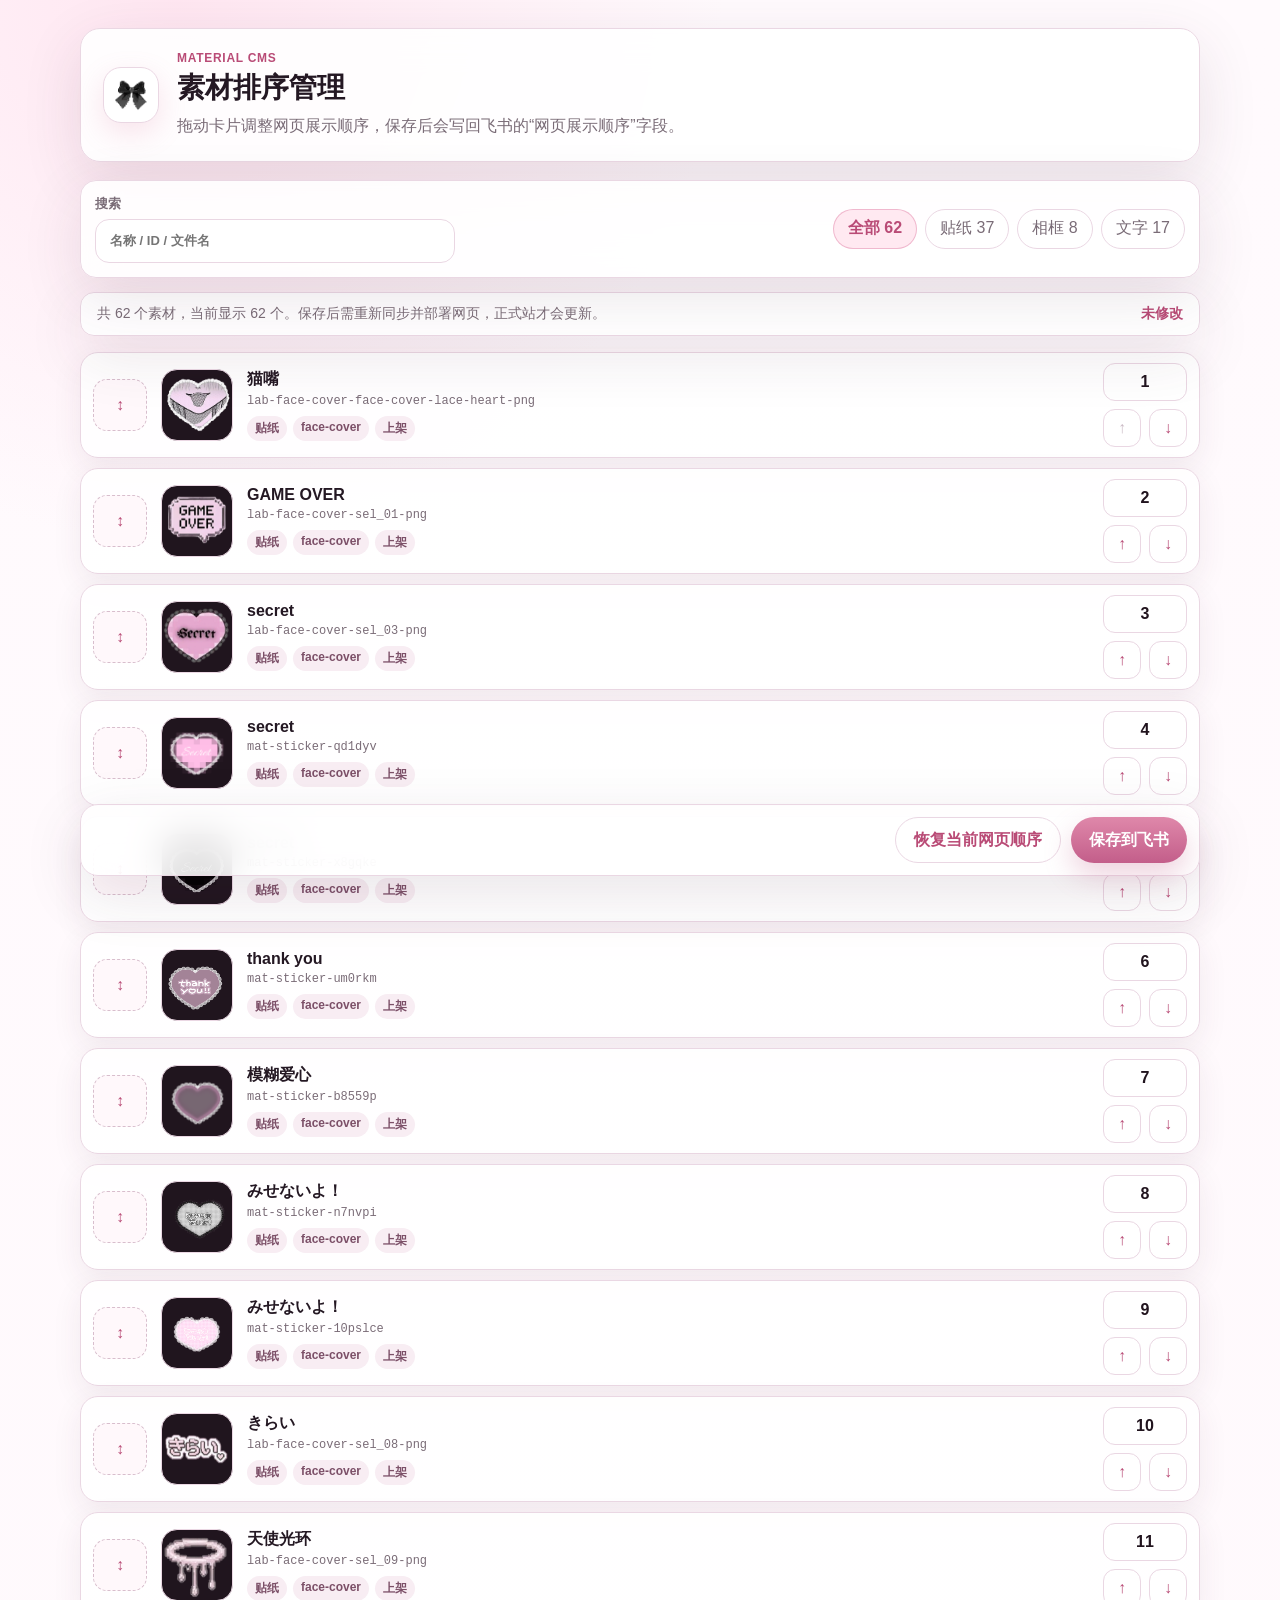
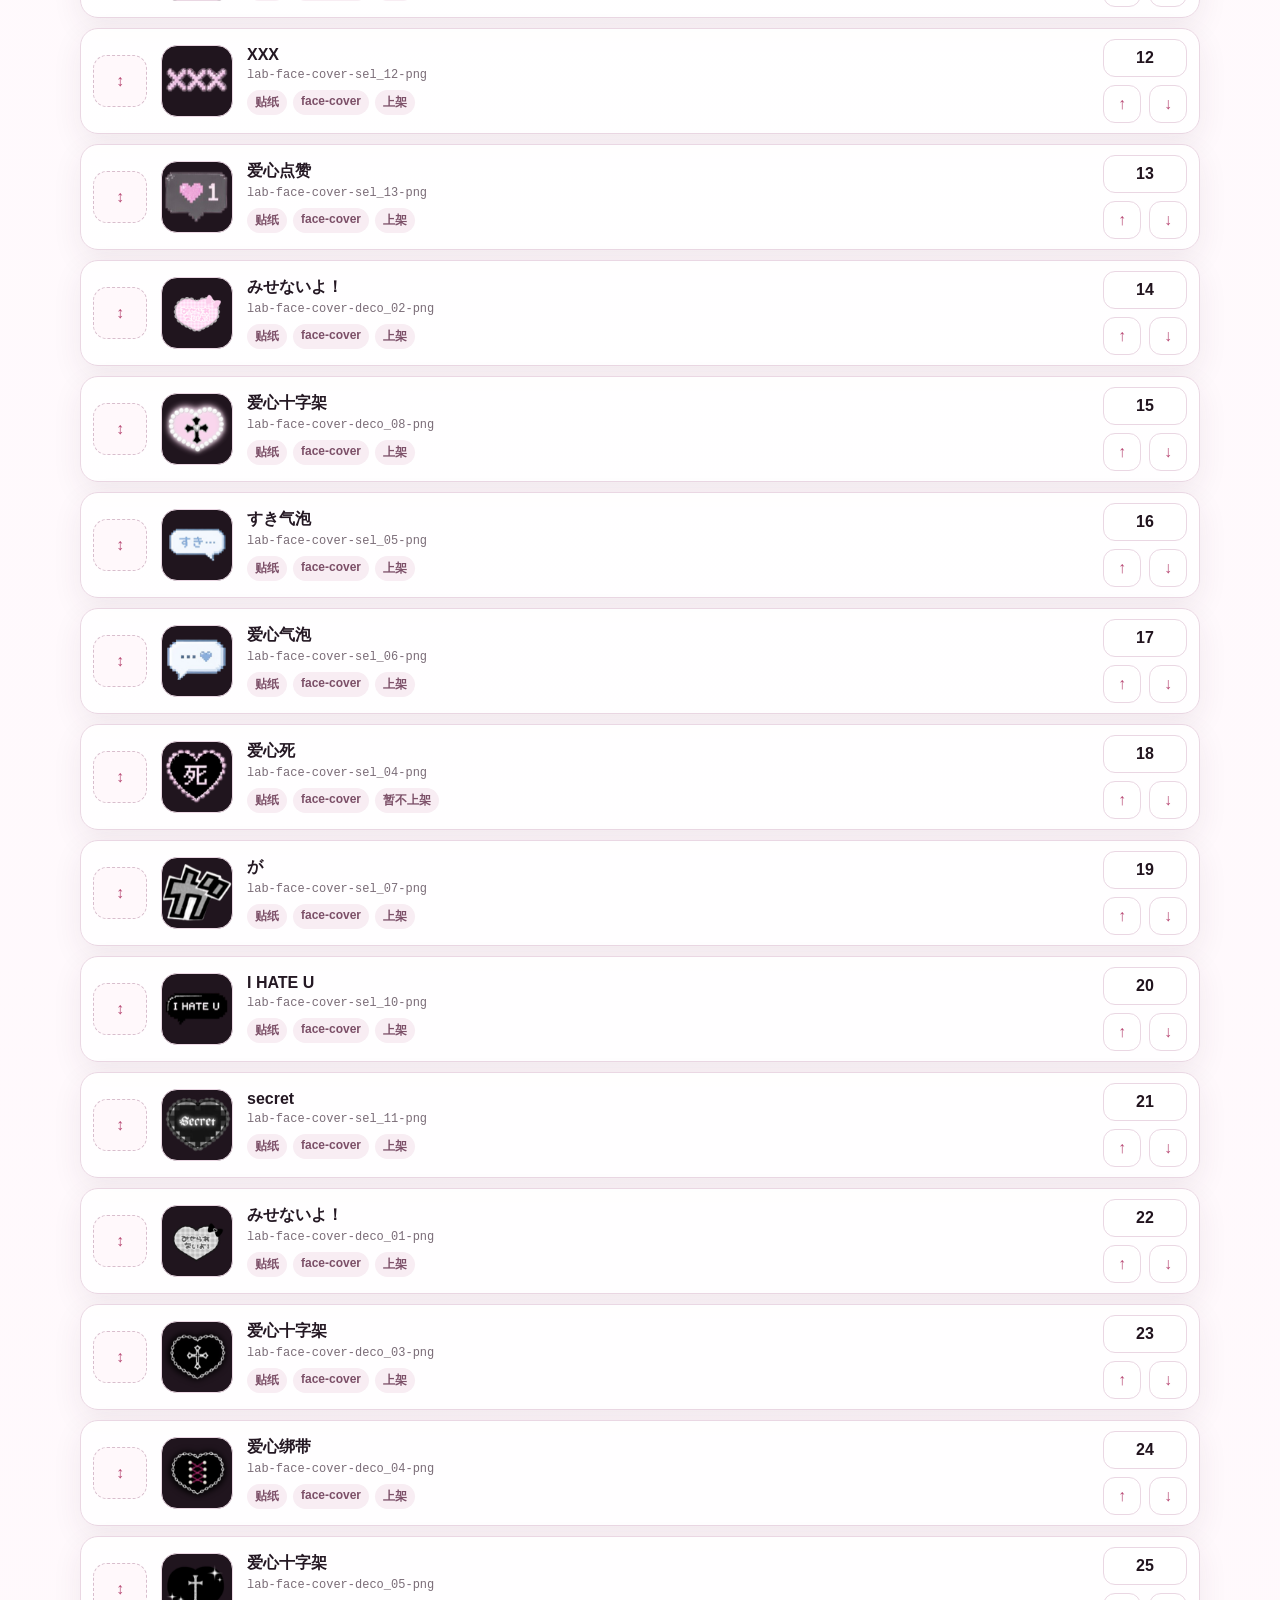
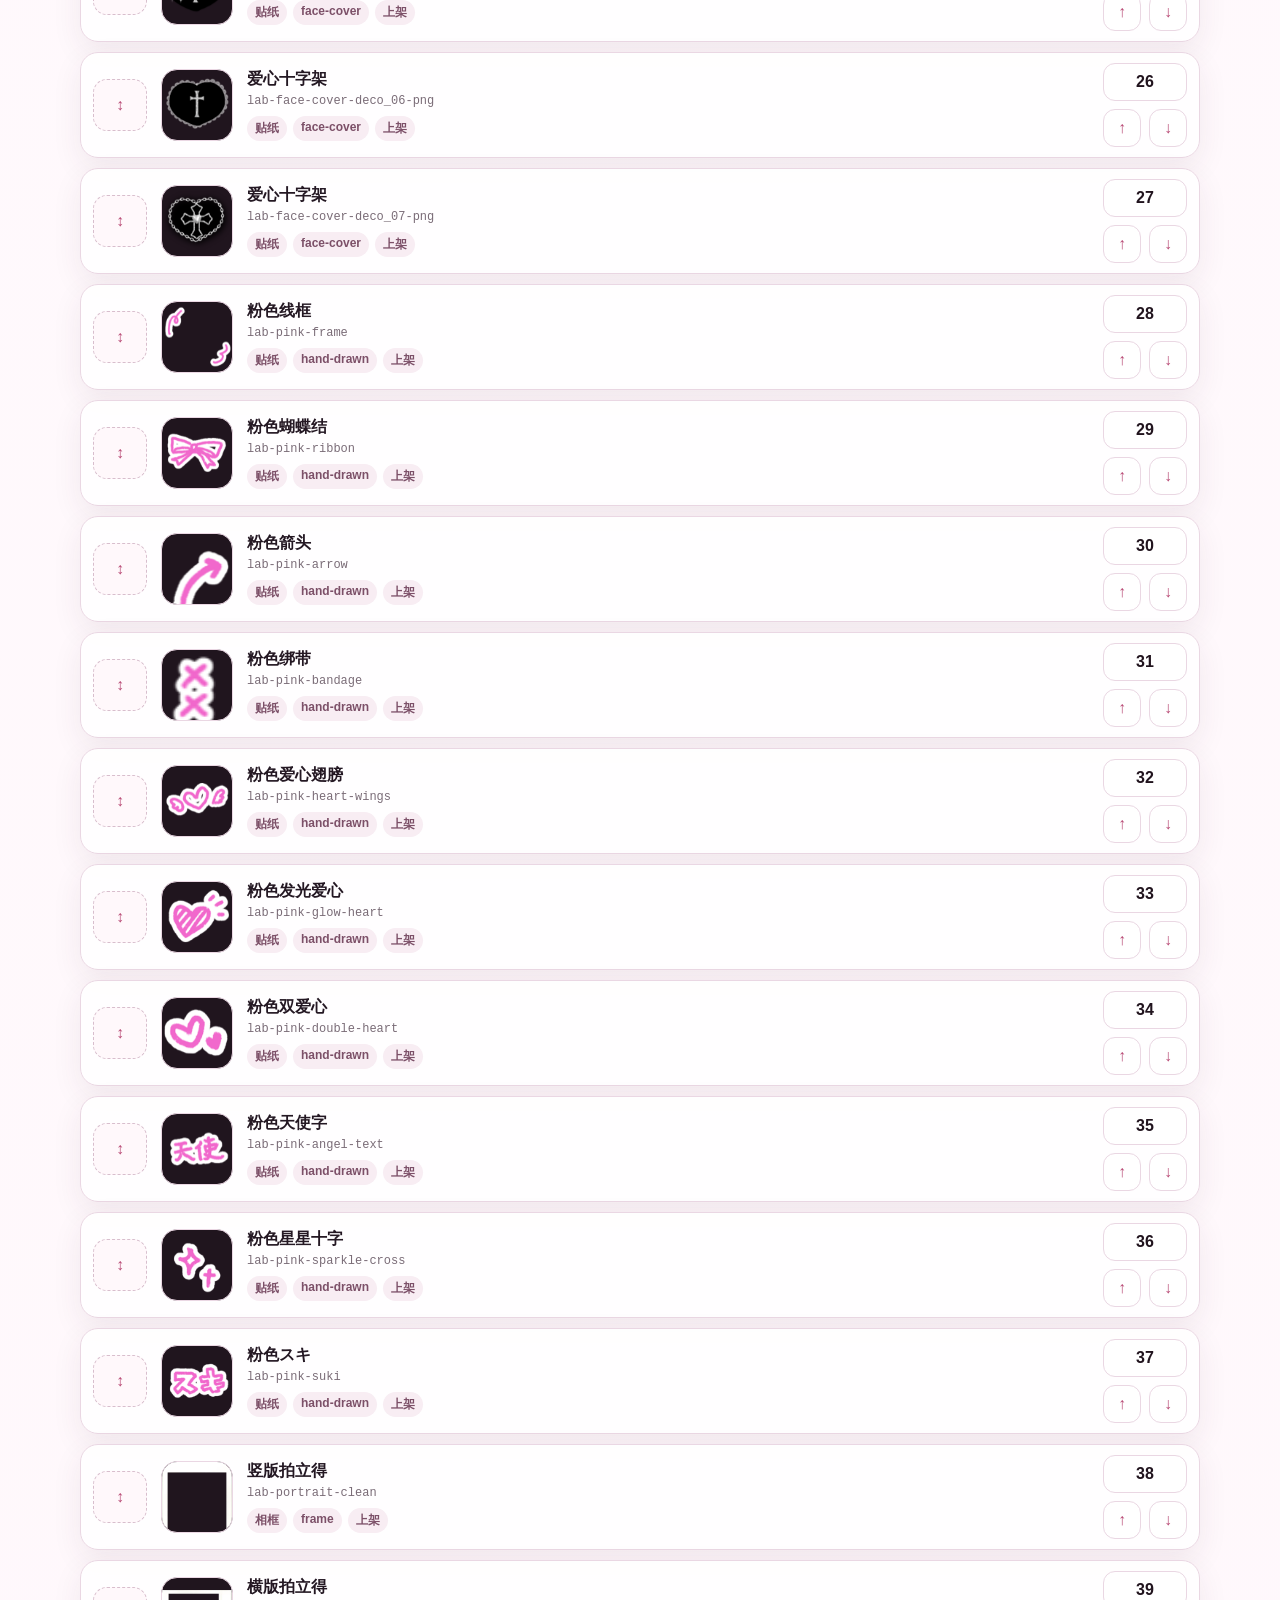
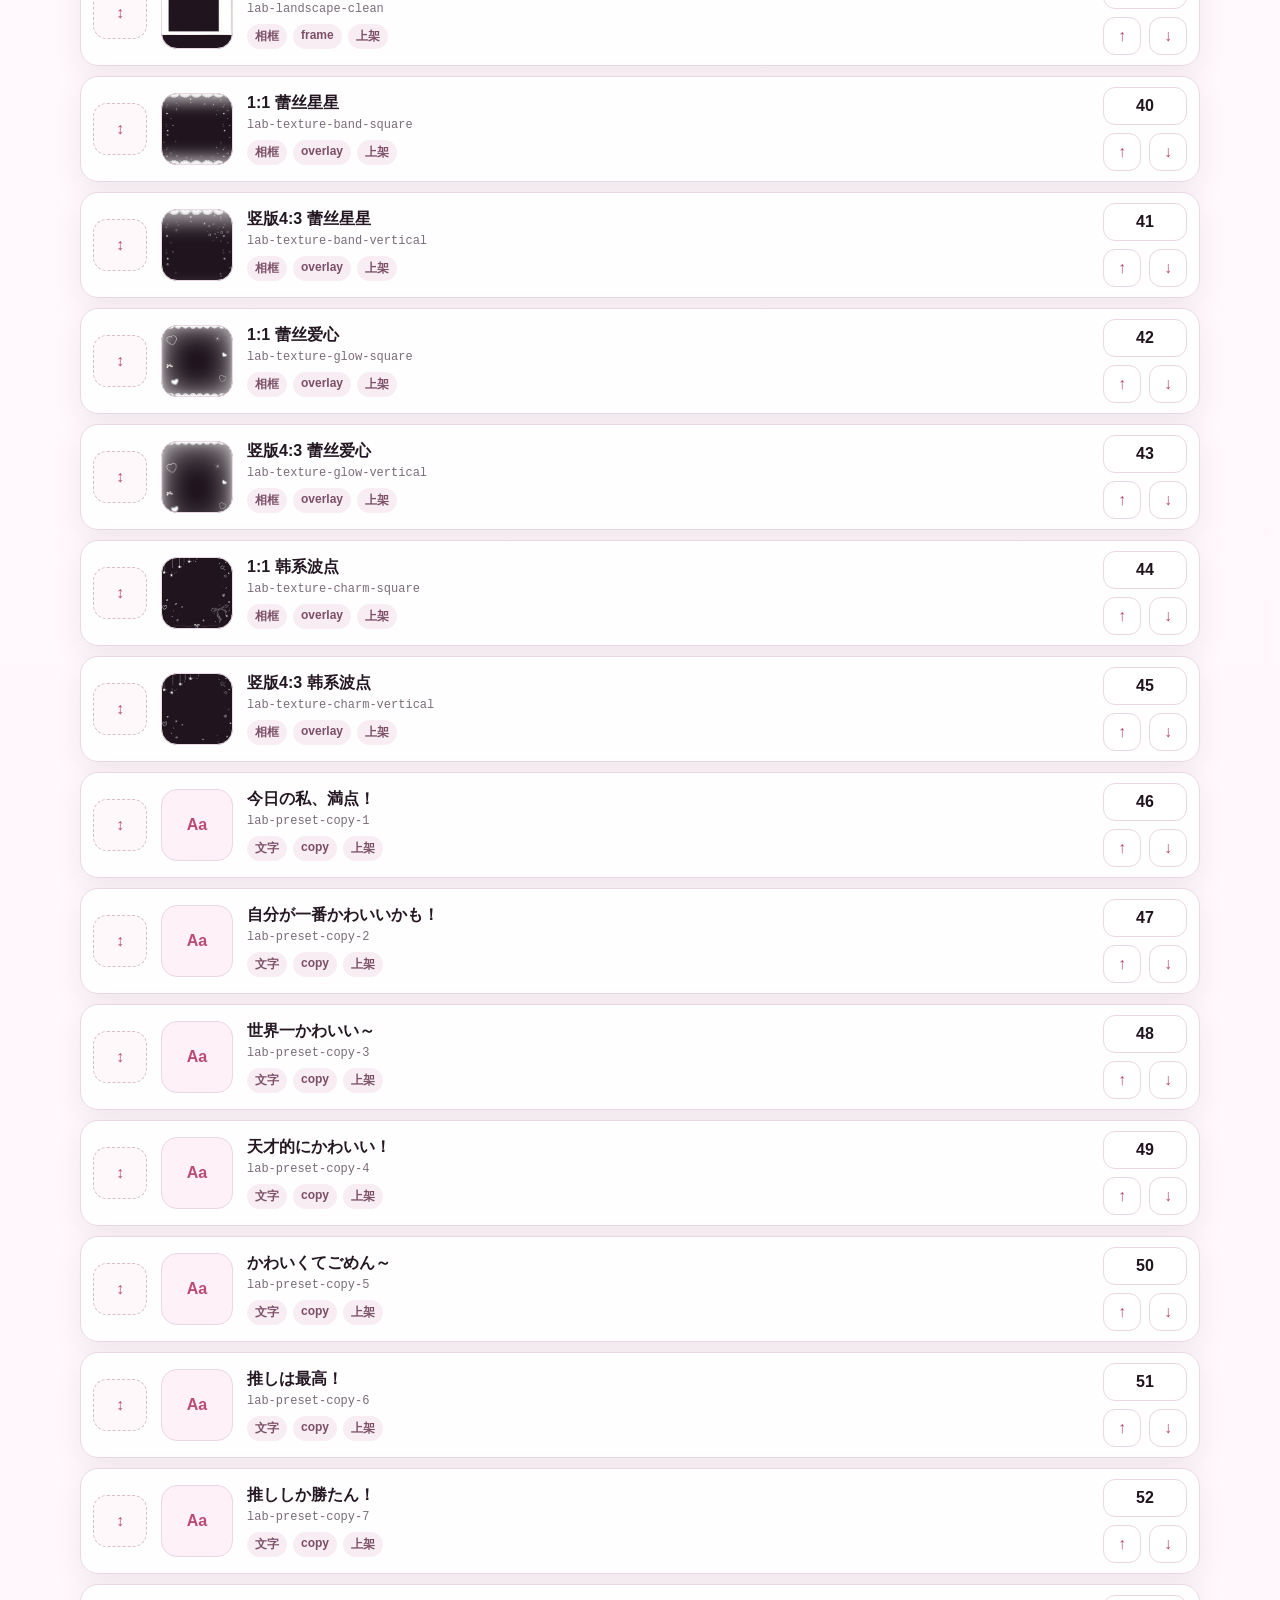
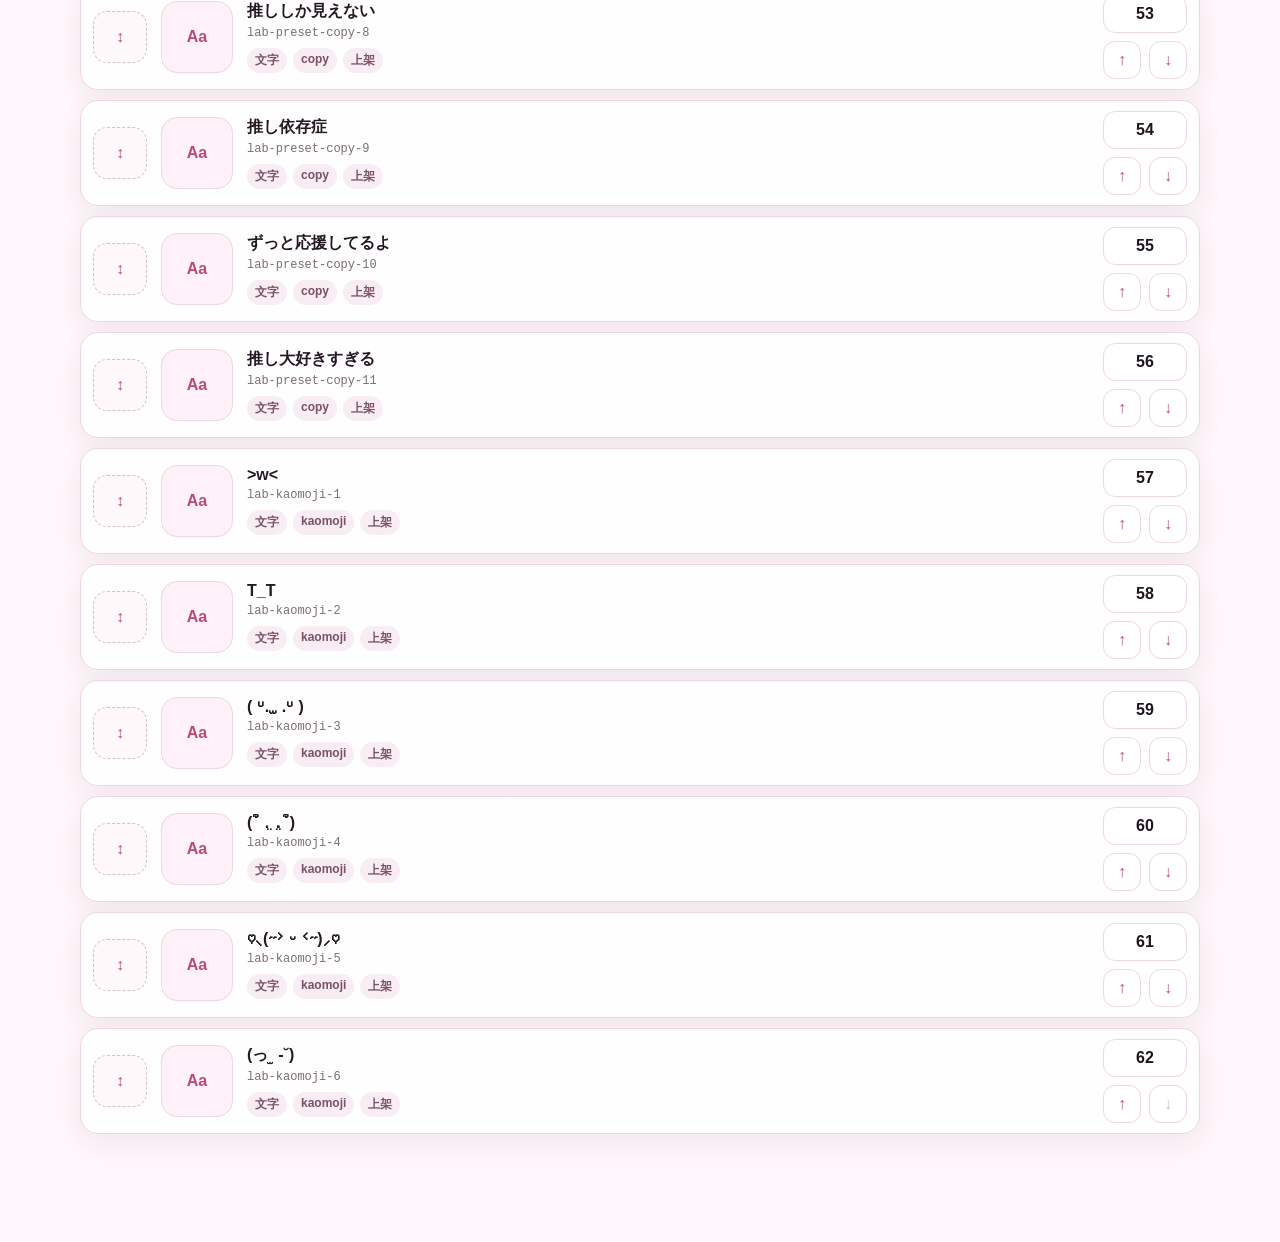
==== material-sort.html @ 8f854b76 "feat: add material sort admin page" ====
<!DOCTYPE html>
<html lang="zh-CN">
  <head>
    <meta charset="UTF-8" />
    <meta name="viewport" content="width=device-width, initial-scale=1.0" />
    <title>素材排序管理 - jiraikei-editor</title>
    <link rel="icon" type="image/png" href="./assets/logo.png" />
    <link rel="stylesheet" href="./styles/material-sort.css" />
  </head>
  <body>
    <main class="sort-shell">
      <header class="sort-header">
        <a class="brand-link" href="./index.html" aria-label="返回编辑器">
          <img src="./assets/logo.png" alt="" />
        </a>
        <div>
          <p class="eyebrow">Material CMS</p>
          <h1>素材排序管理</h1>
          <p class="header-note">拖动卡片调整网页展示顺序，保存后会写回飞书的“网页展示顺序”字段。</p>
        </div>
      </header>

      <section class="toolbar" aria-label="素材筛选">
        <label class="search-box">
          <span>搜索</span>
          <input id="materialSearchInput" type="search" placeholder="名称 / ID / 文件名" autocomplete="off" />
        </label>
        <div class="filter-tabs" id="materialTypeTabs" role="tablist" aria-label="素材类型"></div>
      </section>

      <section class="summary-bar" aria-live="polite">
        <span id="materialSortSummary">读取素材中...</span>
        <span id="materialSaveStatus" class="save-status">未修改</span>
      </section>

      <ol id="materialSortList" class="sort-list" aria-label="素材排序列表"></ol>

      <footer class="action-bar">
        <button id="resetOrderBtn" class="ghost-button" type="button">恢复当前网页顺序</button>
        <button id="saveOrderBtn" class="primary-button" type="button">保存到飞书</button>
      </footer>
    </main>

    <script type="module" src="./src/materialSortAdmin.js"></script>
  </body>
</html>
---- styles/material-sort.css ----
:root {
  color-scheme: light;
  --bg: #fff7fb;
  --panel: rgba(255, 255, 255, 0.88);
  --ink: #241823;
  --muted: #7a6c77;
  --line: #ead7e3;
  --accent: #d96f98;
  --accent-strong: #b94b76;
  --dark: #21141e;
  --shadow: 0 18px 60px rgba(77, 38, 63, 0.12);
}

* {
  box-sizing: border-box;
}

body {
  margin: 0;
  min-height: 100vh;
  background:
    radial-gradient(circle at 14% 0%, rgba(255, 222, 236, 0.7), transparent 34rem),
    linear-gradient(180deg, #fffafd 0%, var(--bg) 100%);
  color: var(--ink);
  font-family: -apple-system, BlinkMacSystemFont, "Segoe UI", sans-serif;
}

button,
input {
  font: inherit;
}

.sort-shell {
  width: min(1120px, calc(100% - 32px));
  margin: 0 auto;
  padding: 28px 0 108px;
}

.sort-header,
.toolbar,
.summary-bar,
.action-bar {
  border: 1px solid var(--line);
  background: var(--panel);
  box-shadow: var(--shadow);
  backdrop-filter: blur(18px);
}

.sort-header {
  display: grid;
  grid-template-columns: auto 1fr;
  gap: 18px;
  align-items: center;
  padding: 22px;
  border-radius: 20px;
}

.brand-link {
  display: grid;
  width: 56px;
  height: 56px;
  place-items: center;
  border: 1px solid var(--line);
  border-radius: 18px;
  background: #fff;
  box-shadow: 0 10px 28px rgba(217, 111, 152, 0.18);
}

.brand-link img {
  width: 38px;
  height: 38px;
  object-fit: contain;
}

.eyebrow {
  margin: 0 0 4px;
  color: var(--accent-strong);
  font-size: 12px;
  font-weight: 800;
  letter-spacing: 0.06em;
  text-transform: uppercase;
}

h1 {
  margin: 0;
  font-size: 28px;
  letter-spacing: 0;
}

.header-note {
  margin: 6px 0 0;
  color: var(--muted);
  line-height: 1.6;
}

.toolbar {
  position: sticky;
  top: 12px;
  z-index: 5;
  display: grid;
  grid-template-columns: minmax(220px, 360px) 1fr;
  gap: 16px;
  align-items: center;
  margin-top: 18px;
  padding: 14px;
  border-radius: 16px;
}

.search-box {
  display: grid;
  gap: 6px;
  color: var(--muted);
  font-size: 13px;
  font-weight: 700;
}

.search-box input {
  width: 100%;
  min-height: 44px;
  border: 1px solid var(--line);
  border-radius: 14px;
  padding: 0 14px;
  background: #fff;
  color: var(--ink);
  outline: none;
}

.search-box input:focus {
  border-color: rgba(217, 111, 152, 0.8);
  box-shadow: 0 0 0 4px rgba(217, 111, 152, 0.16);
}

.filter-tabs {
  display: flex;
  flex-wrap: wrap;
  gap: 8px;
  justify-content: flex-end;
}

.filter-tab {
  min-height: 40px;
  border: 1px solid var(--line);
  border-radius: 999px;
  padding: 0 14px;
  background: #fff;
  color: var(--muted);
  cursor: pointer;
}

.filter-tab.active {
  border-color: rgba(217, 111, 152, 0.4);
  background: #ffe9f1;
  color: var(--accent-strong);
  font-weight: 800;
}

.summary-bar {
  display: flex;
  justify-content: space-between;
  gap: 12px;
  margin-top: 14px;
  padding: 12px 16px;
  border-radius: 14px;
  color: var(--muted);
  font-size: 14px;
}

.save-status {
  color: var(--accent-strong);
  font-weight: 800;
  text-align: right;
}

.sort-list {
  display: grid;
  gap: 10px;
  margin: 16px 0 0;
  padding: 0;
  list-style: none;
}

.sort-item {
  display: grid;
  grid-template-columns: 54px 72px minmax(0, 1fr) auto;
  gap: 14px;
  align-items: center;
  min-height: 92px;
  border: 1px solid var(--line);
  border-radius: 18px;
  padding: 10px 12px;
  background: rgba(255, 255, 255, 0.92);
  box-shadow: 0 10px 30px rgba(77, 38, 63, 0.08);
}

.sort-item.dragging {
  opacity: 0.5;
}

.sort-item.drop-before {
  box-shadow: inset 0 4px 0 var(--accent), 0 10px 30px rgba(77, 38, 63, 0.08);
}

.sort-item.drop-after {
  box-shadow: inset 0 -4px 0 var(--accent), 0 10px 30px rgba(77, 38, 63, 0.08);
}

.sort-handle {
  display: grid;
  min-height: 52px;
  place-items: center;
  border: 1px dashed #d8becd;
  border-radius: 14px;
  background: #fff8fb;
  color: var(--accent-strong);
  cursor: grab;
  user-select: none;
}

.sort-item:active .sort-handle {
  cursor: grabbing;
}

.sort-thumb {
  display: grid;
  width: 72px;
  height: 72px;
  place-items: center;
  overflow: hidden;
  border: 1px solid var(--line);
  border-radius: 16px;
  background: #20151e;
}

.sort-thumb img {
  width: 100%;
  height: 100%;
  object-fit: contain;
}

.sort-thumb.text-thumb {
  background: #fff1f7;
  color: var(--accent-strong);
  font-weight: 900;
}

.sort-title {
  min-width: 0;
}

.sort-title strong,
.sort-title code {
  display: block;
  overflow: hidden;
  text-overflow: ellipsis;
  white-space: nowrap;
}

.sort-title strong {
  font-size: 16px;
}

.sort-title code {
  margin-top: 4px;
  color: var(--muted);
  font-size: 12px;
}

.sort-meta {
  display: flex;
  flex-wrap: wrap;
  gap: 6px;
  margin-top: 8px;
}

.sort-chip {
  border-radius: 999px;
  padding: 4px 8px;
  background: #f8edf3;
  color: #7c5068;
  font-size: 12px;
  font-weight: 700;
}

.sort-actions {
  display: grid;
  grid-template-columns: repeat(2, 38px);
  gap: 8px;
}

.order-badge,
.move-button {
  display: grid;
  min-width: 38px;
  min-height: 38px;
  place-items: center;
  border: 1px solid var(--line);
  border-radius: 12px;
  background: #fff;
}

.order-badge {
  grid-column: 1 / -1;
  color: var(--dark);
  font-weight: 900;
}

.move-button {
  color: var(--accent-strong);
  cursor: pointer;
}

.move-button:disabled {
  color: #cbbbc5;
  cursor: not-allowed;
}

.action-bar {
  position: fixed;
  right: 24px;
  bottom: 24px;
  left: 24px;
  display: flex;
  justify-content: flex-end;
  gap: 10px;
  width: min(1120px, calc(100% - 48px));
  margin: 0 auto;
  padding: 12px;
  border-radius: 18px;
}

.primary-button,
.ghost-button {
  min-height: 46px;
  border-radius: 999px;
  padding: 0 18px;
  cursor: pointer;
  font-weight: 800;
}

.primary-button {
  border: 0;
  background: linear-gradient(180deg, #df88aa, #c35e8a);
  color: #fff;
  box-shadow: 0 12px 28px rgba(195, 94, 138, 0.28);
}

.ghost-button {
  border: 1px solid var(--line);
  background: #fff;
  color: var(--accent-strong);
}

.empty-state {
  border: 1px dashed var(--line);
  border-radius: 18px;
  padding: 34px 16px;
  background: rgba(255, 255, 255, 0.7);
  color: var(--muted);
  text-align: center;
}

@media (max-width: 760px) {
  .sort-shell {
    width: min(100% - 20px, 560px);
    padding-top: 14px;
  }

  .sort-header {
    grid-template-columns: auto 1fr;
    padding: 16px;
  }

  h1 {
    font-size: 22px;
  }

  .toolbar {
    position: static;
    grid-template-columns: 1fr;
  }

  .filter-tabs {
    justify-content: flex-start;
  }

  .sort-item {
    grid-template-columns: 42px 58px minmax(0, 1fr);
    gap: 10px;
  }

  .sort-thumb {
    width: 58px;
    height: 58px;
  }

  .sort-actions {
    grid-column: 1 / -1;
    grid-template-columns: 1fr 1fr 1fr;
  }

  .order-badge {
    grid-column: auto;
  }

  .action-bar {
    right: 10px;
    bottom: 10px;
    left: 10px;
    width: auto;
  }
}
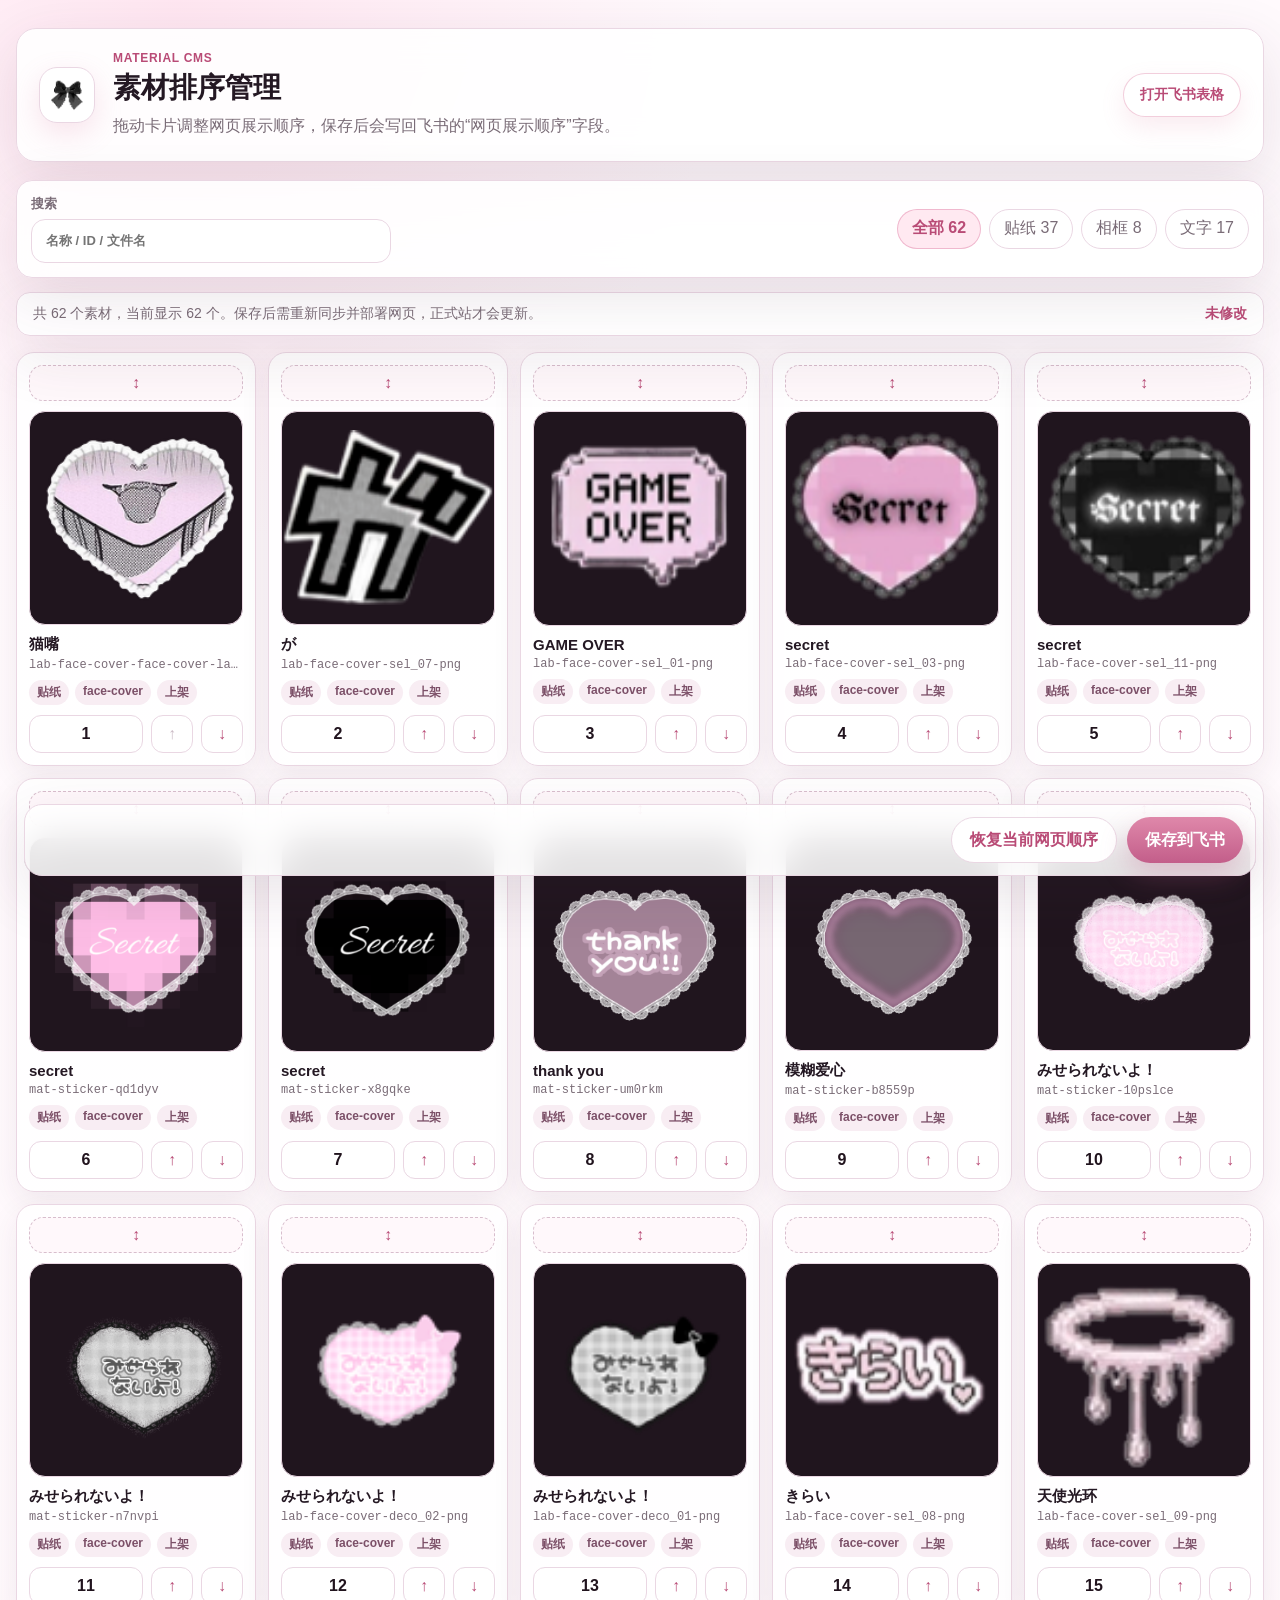
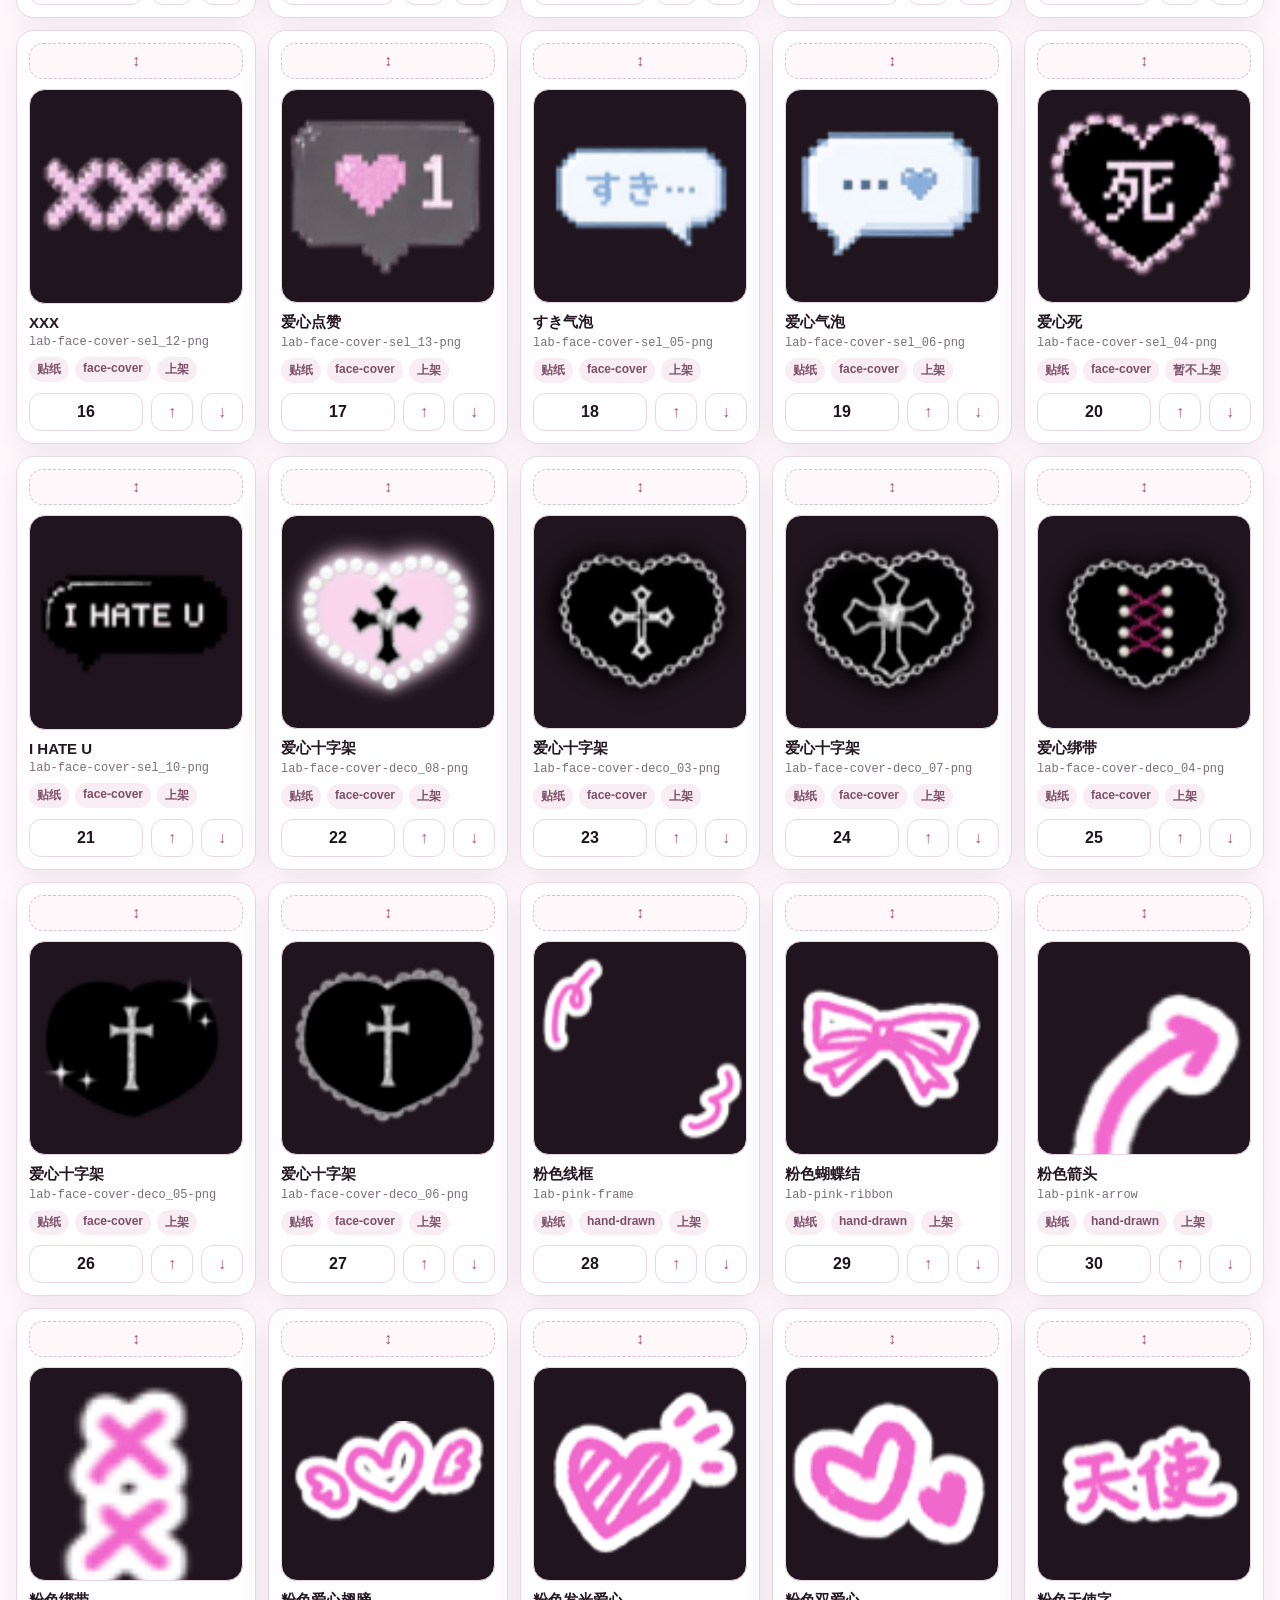
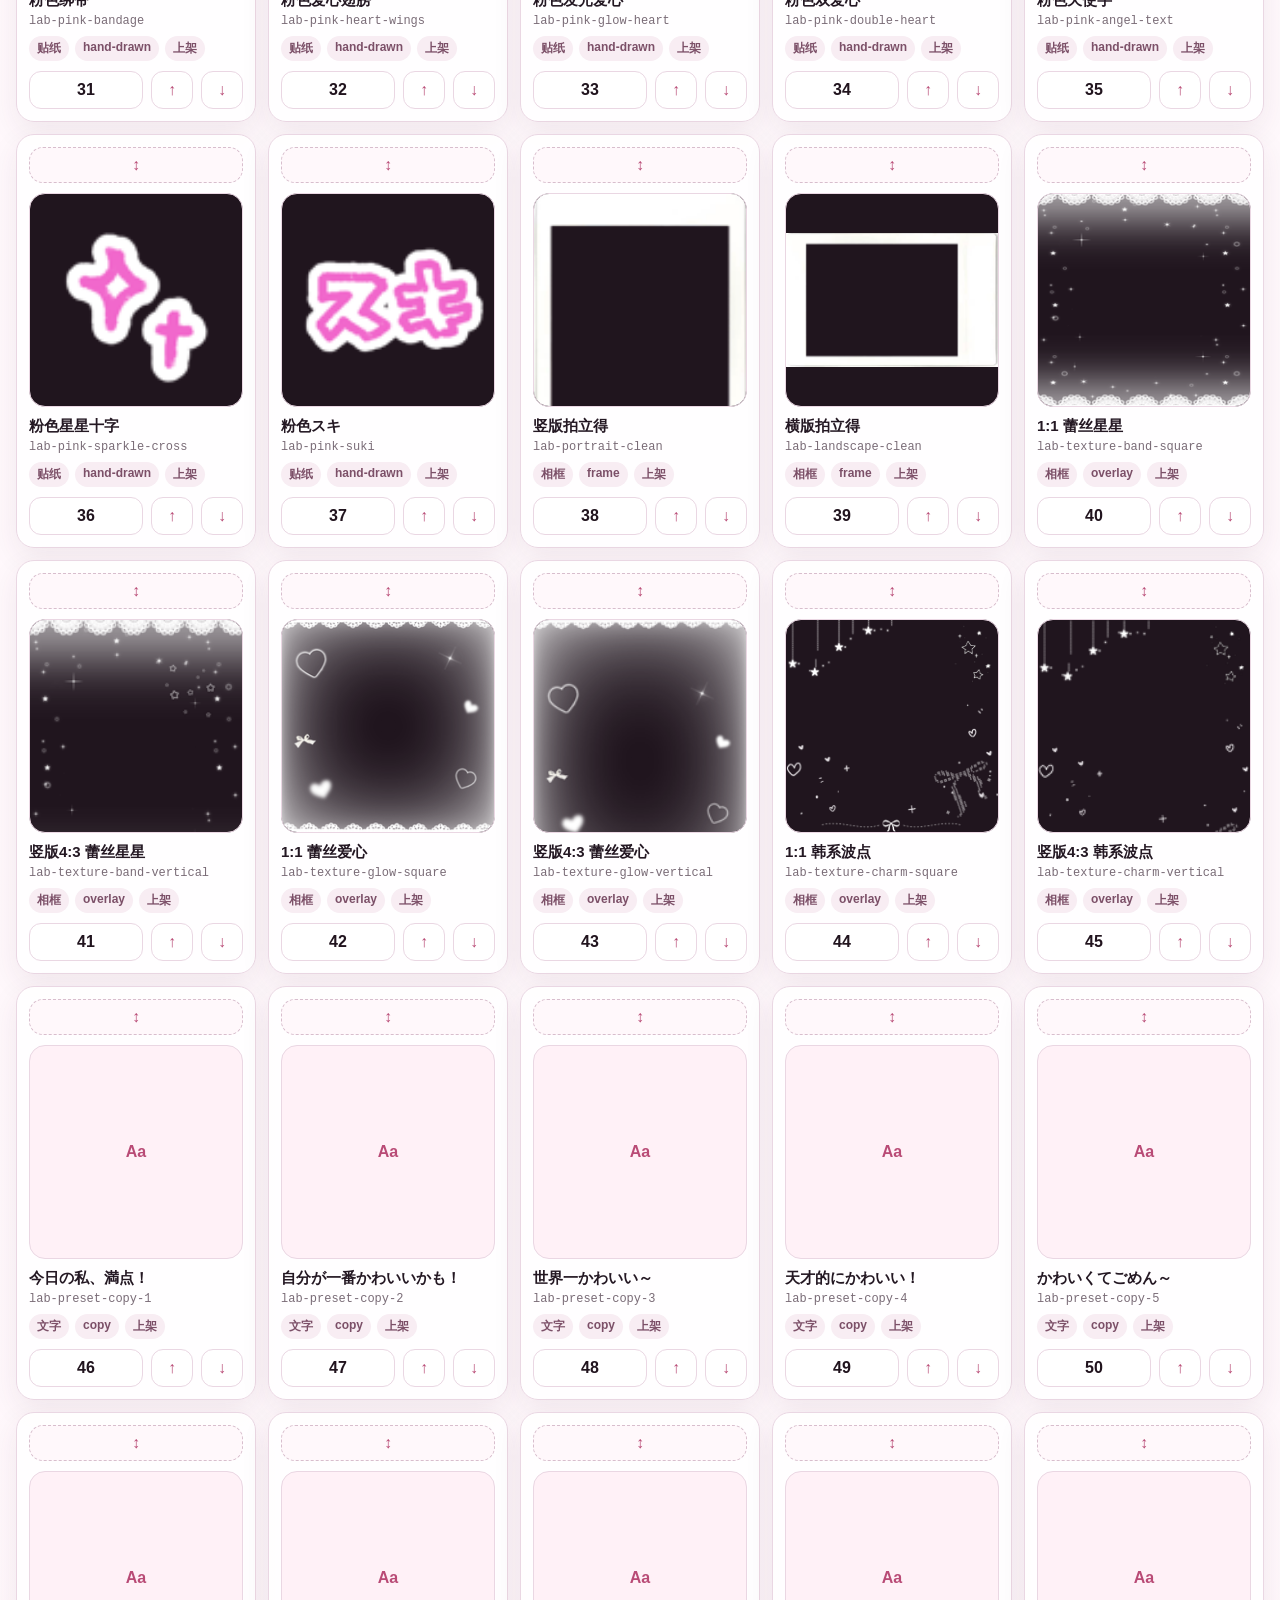
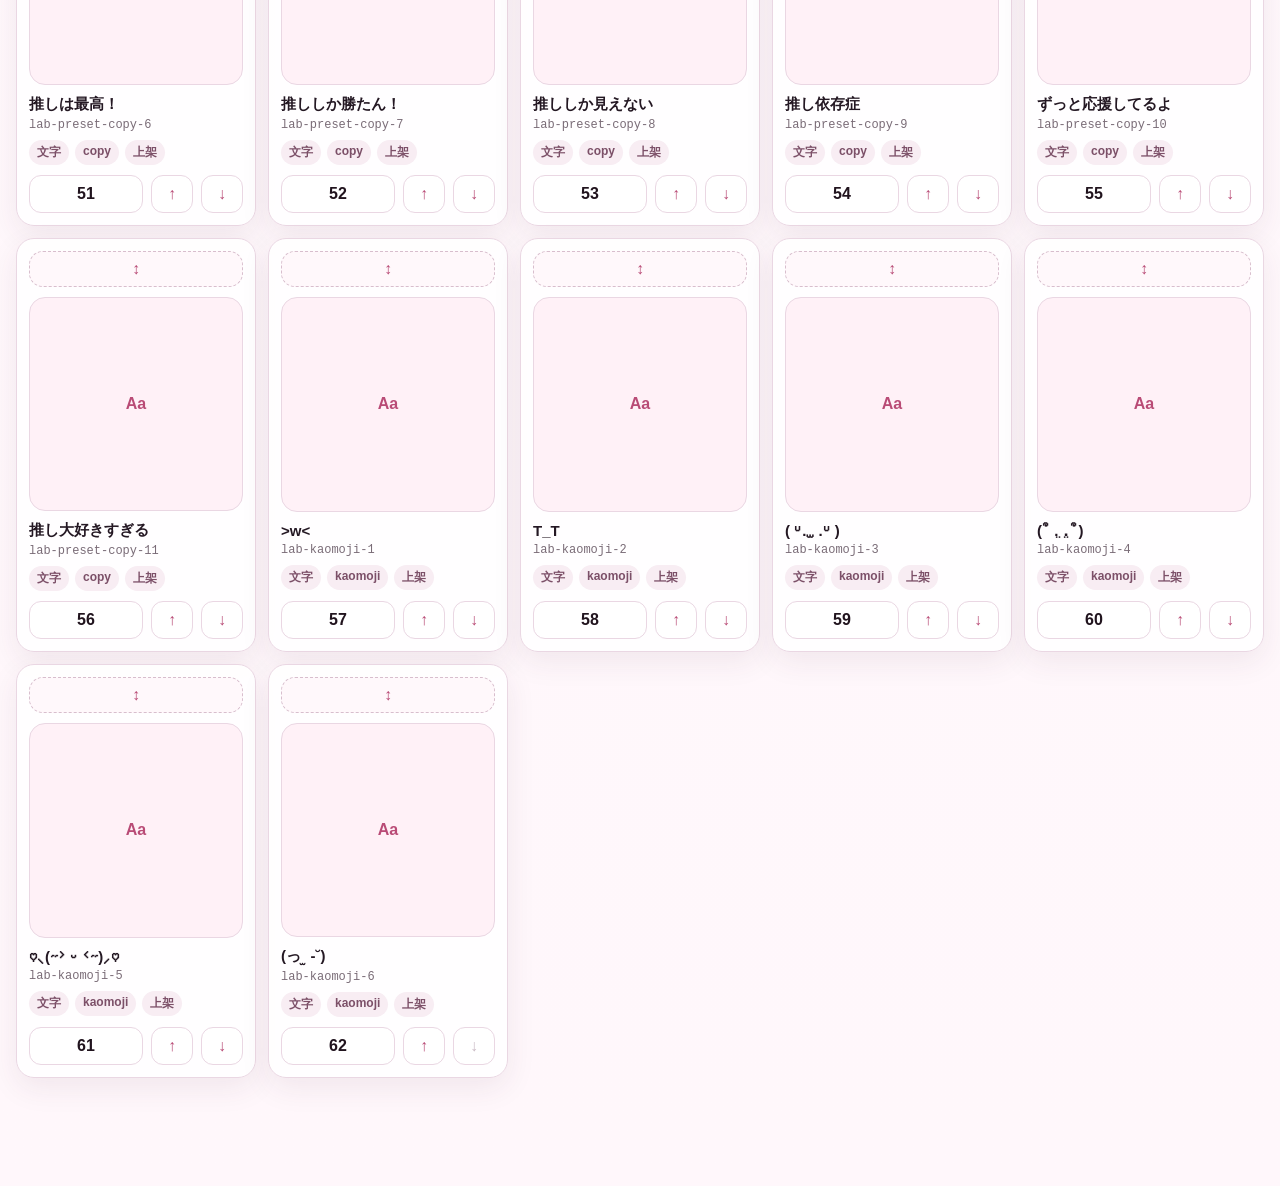
==== commit c2ebff2b: "feat: improve material sort admin grid" ====
--- a/material-sort.html
+++ b/material-sort.html
@@ -18,6 +18,14 @@
           <h1>素材排序管理</h1>
           <p class="header-note">拖动卡片调整网页展示顺序，保存后会写回飞书的“网页展示顺序”字段。</p>
         </div>
+        <a
+          class="feishu-link"
+          href="https://fcnc3levok4u.feishu.cn/base/A3cwb8VDaaaAECsA8wOc3gGKnFh?table=tblhl8dRA0HRY9cD&view=vewKsAVbcS"
+          target="_blank"
+          rel="noopener noreferrer"
+        >
+          打开飞书表格
+        </a>
       </header>
 
       <section class="toolbar" aria-label="素材筛选">
--- a/styles/material-sort.css
+++ b/styles/material-sort.css
@@ -31,7 +31,7 @@
 }
 
 .sort-shell {
-  width: min(1120px, calc(100% - 32px));
+  width: min(1360px, calc(100% - 32px));
   margin: 0 auto;
   padding: 28px 0 108px;
 }
@@ -48,7 +48,7 @@
 
 .sort-header {
   display: grid;
-  grid-template-columns: auto 1fr;
+  grid-template-columns: auto 1fr auto;
   gap: 18px;
   align-items: center;
   padding: 22px;
@@ -91,6 +91,27 @@
   margin: 6px 0 0;
   color: var(--muted);
   line-height: 1.6;
+}
+
+.feishu-link {
+  display: inline-flex;
+  align-items: center;
+  justify-content: center;
+  min-height: 44px;
+  border: 1px solid rgba(217, 111, 152, 0.34);
+  border-radius: 999px;
+  padding: 0 16px;
+  background: #fff;
+  color: var(--accent-strong);
+  font-size: 14px;
+  font-weight: 800;
+  text-decoration: none;
+  box-shadow: 0 10px 24px rgba(217, 111, 152, 0.14);
+}
+
+.feishu-link:focus-visible {
+  outline: 3px solid rgba(217, 111, 152, 0.24);
+  outline-offset: 3px;
 }
 
 .toolbar {
@@ -173,7 +194,8 @@
 
 .sort-list {
   display: grid;
-  gap: 10px;
+  grid-template-columns: repeat(5, minmax(0, 1fr));
+  gap: 12px;
   margin: 16px 0 0;
   padding: 0;
   list-style: none;
@@ -181,13 +203,13 @@
 
 .sort-item {
   display: grid;
-  grid-template-columns: 54px 72px minmax(0, 1fr) auto;
-  gap: 14px;
-  align-items: center;
-  min-height: 92px;
+  grid-template-columns: 1fr;
+  gap: 10px;
+  align-items: stretch;
+  min-height: 260px;
   border: 1px solid var(--line);
   border-radius: 18px;
-  padding: 10px 12px;
+  padding: 12px;
   background: rgba(255, 255, 255, 0.92);
   box-shadow: 0 10px 30px rgba(77, 38, 63, 0.08);
 }
@@ -197,16 +219,16 @@
 }
 
 .sort-item.drop-before {
-  box-shadow: inset 0 4px 0 var(--accent), 0 10px 30px rgba(77, 38, 63, 0.08);
+  box-shadow: inset 4px 0 0 var(--accent), 0 10px 30px rgba(77, 38, 63, 0.08);
 }
 
 .sort-item.drop-after {
-  box-shadow: inset 0 -4px 0 var(--accent), 0 10px 30px rgba(77, 38, 63, 0.08);
+  box-shadow: inset -4px 0 0 var(--accent), 0 10px 30px rgba(77, 38, 63, 0.08);
 }
 
 .sort-handle {
   display: grid;
-  min-height: 52px;
+  min-height: 36px;
   place-items: center;
   border: 1px dashed #d8becd;
   border-radius: 14px;
@@ -222,8 +244,8 @@
 
 .sort-thumb {
   display: grid;
-  width: 72px;
-  height: 72px;
+  width: 100%;
+  aspect-ratio: 1;
   place-items: center;
   overflow: hidden;
   border: 1px solid var(--line);
@@ -256,7 +278,7 @@
 }
 
 .sort-title strong {
-  font-size: 16px;
+  font-size: 15px;
 }
 
 .sort-title code {
@@ -283,8 +305,9 @@
 
 .sort-actions {
   display: grid;
-  grid-template-columns: repeat(2, 38px);
+  grid-template-columns: 1fr 42px 42px;
   gap: 8px;
+  margin-top: auto;
 }
 
 .order-badge,
@@ -299,7 +322,6 @@
 }
 
 .order-badge {
-  grid-column: 1 / -1;
   color: var(--dark);
   font-weight: 900;
 }
@@ -322,7 +344,7 @@
   display: flex;
   justify-content: flex-end;
   gap: 10px;
-  width: min(1120px, calc(100% - 48px));
+  width: min(1360px, calc(100% - 48px));
   margin: 0 auto;
   padding: 12px;
   border-radius: 18px;
@@ -351,6 +373,7 @@
 }
 
 .empty-state {
+  grid-column: 1 / -1;
   border: 1px dashed var(--line);
   border-radius: 18px;
   padding: 34px 16px;
@@ -359,6 +382,27 @@
   text-align: center;
 }
 
+@media (max-width: 1180px) {
+  .sort-list {
+    grid-template-columns: repeat(4, minmax(0, 1fr));
+  }
+}
+
+@media (max-width: 940px) {
+  .sort-header {
+    grid-template-columns: auto 1fr;
+  }
+
+  .feishu-link {
+    grid-column: 1 / -1;
+    width: 100%;
+  }
+
+  .sort-list {
+    grid-template-columns: repeat(3, minmax(0, 1fr));
+  }
+}
+
 @media (max-width: 760px) {
   .sort-shell {
     width: min(100% - 20px, 560px);
@@ -383,23 +427,16 @@
     justify-content: flex-start;
   }
 
+  .sort-list {
+    grid-template-columns: repeat(2, minmax(0, 1fr));
+  }
+
   .sort-item {
-    grid-template-columns: 42px 58px minmax(0, 1fr);
-    gap: 10px;
-  }
-
-  .sort-thumb {
-    width: 58px;
-    height: 58px;
+    min-height: 232px;
   }
 
   .sort-actions {
-    grid-column: 1 / -1;
     grid-template-columns: 1fr 1fr 1fr;
-  }
-
-  .order-badge {
-    grid-column: auto;
   }
 
   .action-bar {
@@ -409,3 +446,9 @@
     width: auto;
   }
 }
+
+@media (max-width: 460px) {
+  .sort-list {
+    grid-template-columns: 1fr;
+  }
+}
